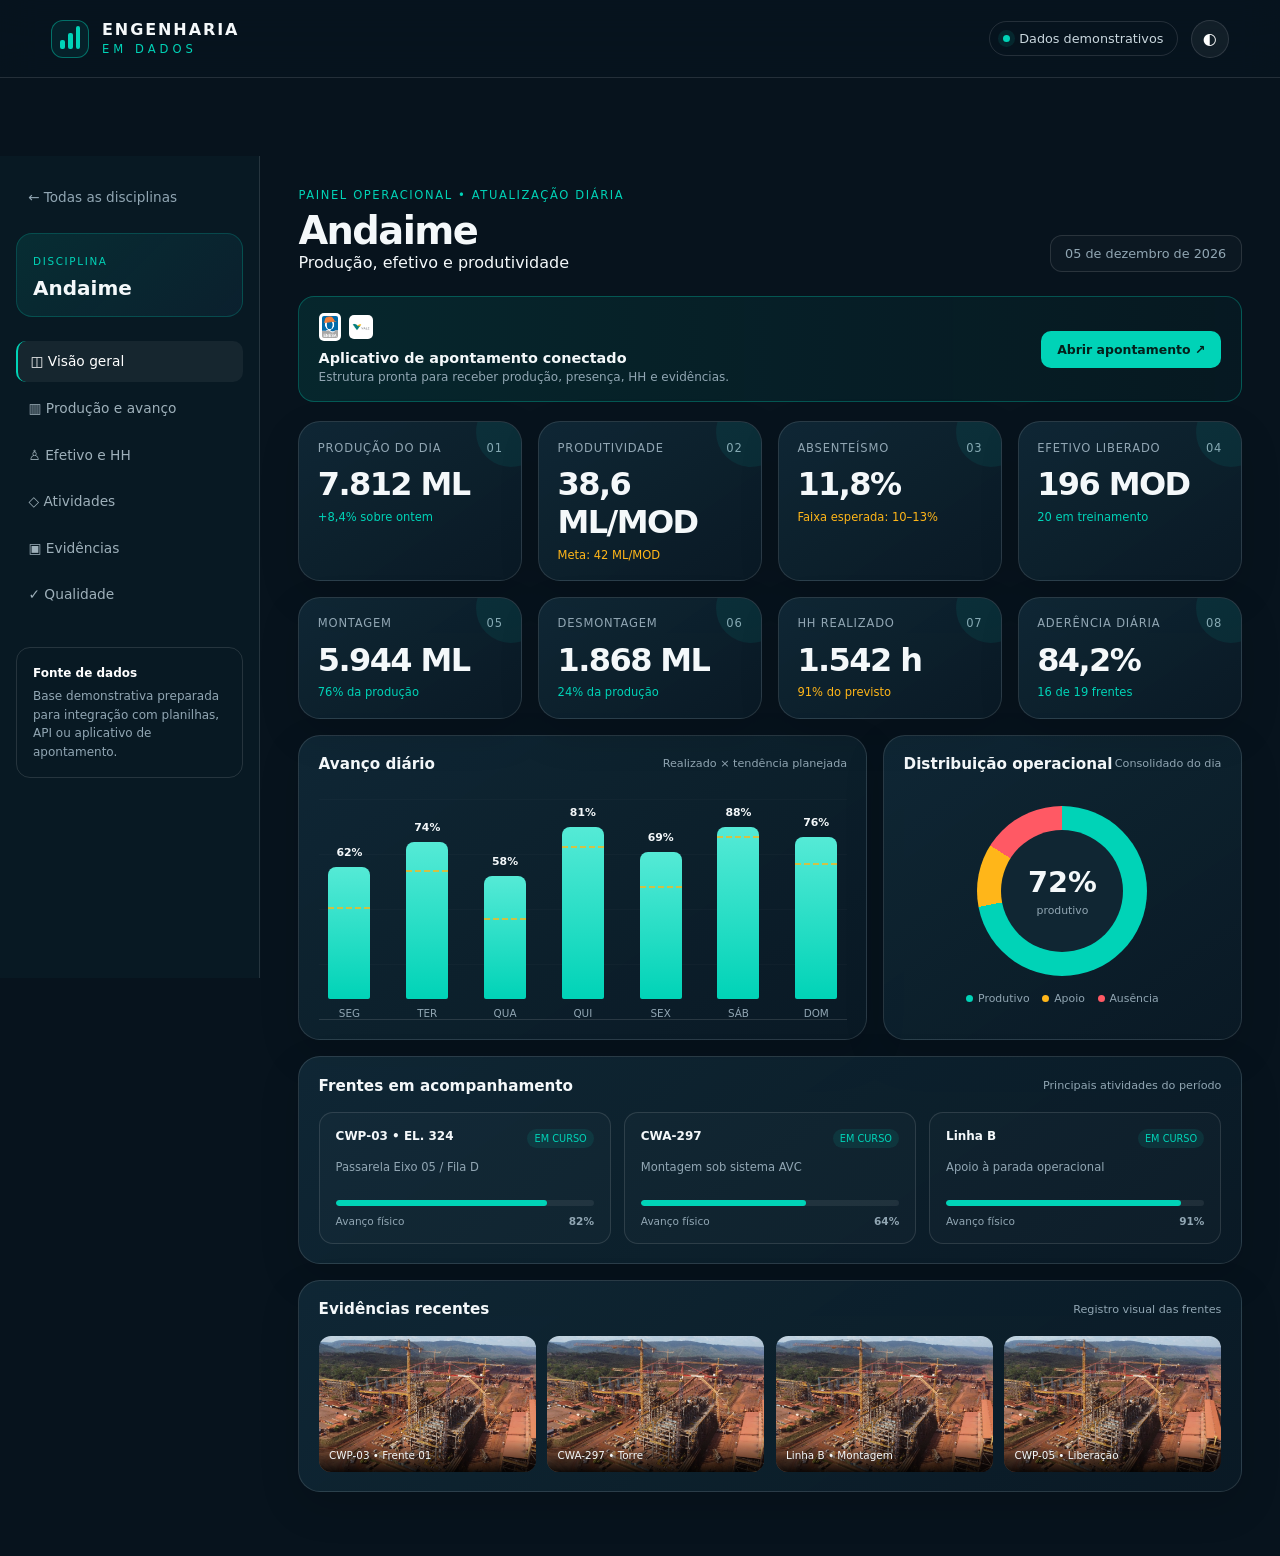
==== andaime.html @ c49f6bdc "Add files via upload" ====
<!doctype html>
<html lang="pt-BR">
<head>
  <meta charset="utf-8"><meta name="viewport" content="width=device-width,initial-scale=1"><meta name="theme-color" content="#07141f">
  <meta name="description" content="Dashboard multidisciplinar da Engenharia em Dados."><title>Dashboard | Engenharia em Dados</title>
  <link rel="icon" type="image/svg+xml" href="data:image/svg+xml,%3Csvg xmlns='http://www.w3.org/2000/svg' viewBox='0 0 64 64'%3E%3Crect width='64' height='64' rx='14' fill='%2307141f'/%3E%3Cpath d='M14 45V31h8v14zm14 0V20h8v25zm14 0V11h8v34z' fill='%2300d3b7'/%3E%3C/svg%3E"><link rel="stylesheet" href="assets/styles.css">
</head>
<body class="dashboard-page" data-discipline="andaime">
  <a class="skip-link" href="#conteudo">Ir para o painel</a>
  <header class="site-header dashboard-header glass">
    <a class="brand" href="index.html"><span class="brand-mark" aria-hidden="true"><i></i><i></i><i></i></span><span><strong>ENGENHARIA</strong><em>EM DADOS</em></span></a>
    <div class="header-actions"><span class="live-pill"><span></span> Dados demonstrativos</span><button class="icon-button mobile-menu" id="menuButton" aria-label="Abrir menu" aria-expanded="false">☰</button><button class="icon-button" id="themeToggle" aria-label="Alternar contraste">◐</button></div>
  </header>
  <div class="dashboard-shell">
    <aside class="sidebar" id="sidebar">
      <a class="side-back" href="index.html">← Todas as disciplinas</a>
      <div class="discipline-badge"><small>DISCIPLINA</small><h2 data-discipline-label>Setor</h2></div>
      <nav class="side-nav" aria-label="Seções do painel"><a class="active" href="#visao">◫ Visão geral</a><a href="#producao">▥ Produção e avanço</a><a href="#efetivo">♙ Efetivo e HH</a><a href="#atividades">◇ Atividades</a><a href="#evidencias">▣ Evidências</a><a href="#qualidade">✓ Qualidade</a></nav>
      <div class="side-foot"><strong>Fonte de dados</strong><span>Base demonstrativa preparada para integração com planilhas, API ou aplicativo de apontamento.</span></div>
    </aside>
    <main class="dashboard-main" id="conteudo" data-dashboard>
      <div class="dash-top"><div><p>PAINEL OPERACIONAL • ATUALIZAÇÃO DIÁRIA</p><h1 data-discipline-label>Disciplina</h1><span data-subtitle></span></div><div class="dash-date" id="today">—</div></div>
      <div class="integration-banner" id="integrationBanner"><div><strong>Aplicativo de apontamento conectado</strong><span>Estrutura pronta para receber produção, presença, HH e evidências.</span></div><a href="#" onclick="return false">Abrir apontamento ↗</a></div>
      <section class="kpi-grid" id="kpiGrid" aria-label="Indicadores principais"></section>
      <div class="dashboard-grid">
        <section class="panel" id="producao"><div class="panel-head"><h3>Avanço diário</h3><span>Realizado × tendência planejada</span></div><div class="bar-chart" id="barChart"></div></section>
        <section class="panel" id="efetivo"><div class="panel-head"><h3>Distribuição operacional</h3><span>Consolidado do dia</span></div><div class="donut-wrap"><div class="donut" id="donut"><div class="donut-center"><strong id="donutValue">—</strong><span>produtivo</span></div></div></div><div class="legend"><span><i style="background:var(--accent)"></i>Produtivo</span><span><i style="background:var(--accent2)"></i>Apoio</span><span><i style="background:var(--danger)"></i>Ausência</span></div></section>
        <section class="panel panel-wide" id="atividades"><div class="panel-head"><h3>Frentes em acompanhamento</h3><span>Principais atividades do período</span></div><div class="activity-list" id="activityList"></div></section>
        <section class="panel panel-wide" id="evidencias"><div class="panel-head"><h3>Evidências recentes</h3><span>Registro visual das frentes</span></div><div class="evidence-grid" id="evidenceGrid"></div></section>
      </div>
    </main>
  </div>
  <script src="assets/app.js"></script>
</body></html>
---- assets/styles.css ----
:root{--bg:#07141f;--panel:#0d2230;--panel2:#112b3a;--line:rgba(255,255,255,.12);--text:#f4f8fa;--muted:#91a6b3;--accent:#00d3b7;--accent2:#ffb619;--danger:#ff5964;--info:#48a9ff;--shadow:0 24px 70px rgba(0,0,0,.32);--radius:22px}
*{box-sizing:border-box}html{scroll-behavior:smooth}body{margin:0;background:var(--bg);color:var(--text);font-family:Inter,ui-sans-serif,system-ui,-apple-system,BlinkMacSystemFont,"Segoe UI",sans-serif;min-height:100vh}a{color:inherit;text-decoration:none}button{font:inherit}.skip-link{position:fixed;left:1rem;top:-5rem;padding:.8rem 1rem;background:#fff;color:#000;z-index:1000;border-radius:.5rem}.skip-link:focus{top:1rem}.glass{background:rgba(7,20,31,.72);backdrop-filter:blur(18px);-webkit-backdrop-filter:blur(18px)}
.site-header{height:78px;display:flex;align-items:center;justify-content:space-between;padding:0 clamp(1rem,4vw,4rem);position:fixed;inset:0 0 auto;z-index:50;border-bottom:1px solid var(--line)}.brand{display:flex;gap:.8rem;align-items:center}.brand>span:last-child{display:flex;flex-direction:column;line-height:.9}.brand strong{font-size:1rem;letter-spacing:.12em}.brand em{font-size:.72rem;color:var(--accent);font-style:normal;letter-spacing:.35em;margin-top:.38rem}.brand-mark{width:38px;height:38px;display:flex;gap:3px;align-items:flex-end;padding:8px;border:1px solid rgba(0,211,183,.45);border-radius:12px;background:rgba(0,211,183,.08)}.brand-mark i{display:block;width:6px;background:var(--accent);border-radius:2px}.brand-mark i:nth-child(1){height:9px}.brand-mark i:nth-child(2){height:16px}.brand-mark i:nth-child(3){height:23px}.header-actions{display:flex;gap:.8rem;align-items:center}.live-pill{display:flex;align-items:center;gap:.55rem;color:#c9d7de;font-size:.8rem;padding:.55rem .85rem;border:1px solid var(--line);border-radius:99px}.live-pill>span{width:7px;height:7px;background:var(--accent);border-radius:50%;box-shadow:0 0 0 5px rgba(0,211,183,.1)}.icon-button{width:38px;height:38px;border:1px solid var(--line);border-radius:50%;color:#fff;background:rgba(255,255,255,.05);cursor:pointer}
.hero{min-height:100vh;position:relative;overflow:hidden;display:grid;grid-template-columns:minmax(320px,.8fr) minmax(610px,1.2fr);align-items:center;padding:110px clamp(1.2rem,5vw,6rem) 65px;gap:2rem}.hero-backdrop{position:absolute;inset:0;background:linear-gradient(90deg,rgba(7,20,31,.97) 0%,rgba(7,20,31,.82) 42%,rgba(7,20,31,.54) 100%),linear-gradient(0deg,rgba(7,20,31,.85),rgba(7,20,31,.1)),url("obra-s11d.jpeg") center/cover no-repeat;filter:saturate(.8)}.hero-grid{position:absolute;inset:0;background-image:linear-gradient(rgba(255,255,255,.035) 1px,transparent 1px),linear-gradient(90deg,rgba(255,255,255,.035) 1px,transparent 1px);background-size:70px 70px;mask-image:linear-gradient(90deg,#000,transparent)}.hero-content,.discipline-orbit{position:relative;z-index:2}.eyebrow{color:#c5d1d7;font-weight:600;font-size:.75rem;letter-spacing:.17em}.eyebrow span{color:var(--accent)}.hero h1{font-size:clamp(3.2rem,6vw,6.8rem);line-height:.9;letter-spacing:-.065em;margin:1.5rem 0}.hero h1 span{color:transparent;-webkit-text-stroke:1px rgba(255,255,255,.65)}.hero-copy{max-width:590px;color:#b9c8cf;font-size:1.05rem;line-height:1.7}.hero-summary{margin-top:2.2rem;display:flex;gap:1rem}.hero-summary div{display:flex;flex-direction:column;padding-left:1rem;border-left:2px solid var(--accent);min-width:105px}.hero-summary strong{font-size:1.55rem}.hero-summary span{color:var(--muted);font-size:.74rem;text-transform:uppercase;letter-spacing:.08em;margin-top:.2rem}
.discipline-orbit{height:670px;min-width:650px}.orbit-title{position:absolute;left:34%;top:44%;width:180px;height:180px;border-radius:50%;display:flex;flex-direction:column;align-items:center;justify-content:center;text-align:center;background:rgba(7,20,31,.85);border:1px solid rgba(0,211,183,.48);box-shadow:0 0 60px rgba(0,211,183,.12);z-index:4}.orbit-title:before{content:"";position:absolute;inset:10px;border:1px dashed rgba(0,211,183,.25);border-radius:50%}.orbit-title span{font-size:.62rem;letter-spacing:.25em;color:var(--muted)}.orbit-title strong{font-size:1rem;max-width:110px;line-height:1.25;margin-top:.4rem}.orbit-ring{position:absolute;border:1px dashed rgba(255,255,255,.14);border-radius:50%;pointer-events:none}.ring-one{width:475px;height:475px;left:12%;top:16%;animation:spin 40s linear infinite}.ring-two{width:320px;height:320px;left:24%;top:28%;border-color:rgba(0,211,183,.18);animation:spin 26s linear reverse infinite}.discipline-node{--x:0;--y:0;position:absolute;left:var(--x);top:var(--y);width:230px;min-height:84px;padding:1rem;display:grid;grid-template-columns:44px 1fr 18px;align-items:center;gap:.8rem;background:linear-gradient(135deg,rgba(18,43,58,.9),rgba(7,20,31,.78));border:1px solid var(--line);border-radius:18px;box-shadow:var(--shadow);backdrop-filter:blur(14px);animation:float 5s ease-in-out infinite;animation-delay:var(--delay);transition:.25s ease;z-index:5}.discipline-node:hover,.discipline-node:focus-visible{transform:translateY(-7px) scale(1.025);border-color:var(--accent);background:rgba(13,34,48,.96);outline:none}.discipline-node:hover b{transform:translateX(4px);color:var(--accent)}.discipline-node strong{display:block;font-size:.95rem}.discipline-node small{display:block;color:var(--muted);font-size:.7rem;margin-top:.28rem}.discipline-node b{font-size:1.1rem;transition:.2s}.node-icon{width:44px;height:44px;border-radius:13px;display:grid;place-items:center;background:rgba(72,169,255,.1);color:var(--info);font-size:1.2rem;border:1px solid rgba(72,169,255,.18)}.node-primary{border-color:rgba(0,211,183,.6);box-shadow:0 24px 70px rgba(0,0,0,.3),0 0 36px rgba(0,211,183,.12)}.node-primary .node-icon{background:rgba(0,211,183,.14);color:var(--accent);border-color:rgba(0,211,183,.28)}.node-primary small{color:var(--accent)}.home-footer{position:absolute;bottom:0;left:0;right:0;z-index:10;display:flex;justify-content:space-between;padding:1rem clamp(1rem,4vw,4rem);font-size:.67rem;letter-spacing:.13em;color:rgba(255,255,255,.5)}
@keyframes float{0%,100%{margin-top:0}50%{margin-top:-9px}}@keyframes spin{to{transform:rotate(360deg)}}

/* Dashboard */
.dashboard-page{background:#07131d}.dashboard-header{position:sticky}.dashboard-shell{display:grid;grid-template-columns:260px 1fr;min-height:100vh;padding-top:78px}.sidebar{position:sticky;top:78px;height:calc(100vh - 78px);padding:1.3rem 1rem;border-right:1px solid var(--line);background:#081923;overflow:auto}.side-back{display:flex;align-items:center;gap:.7rem;padding:.75rem;color:var(--muted);font-size:.85rem;border-radius:10px}.side-back:hover{background:rgba(255,255,255,.05);color:#fff}.discipline-badge{margin:1rem 0 1.5rem;padding:1rem;border:1px solid rgba(0,211,183,.22);background:linear-gradient(135deg,rgba(0,211,183,.11),rgba(72,169,255,.05));border-radius:16px}.discipline-badge small{color:var(--accent);font-size:.65rem;letter-spacing:.16em}.discipline-badge h2{margin:.45rem 0 0;font-size:1.25rem}.side-nav{display:flex;flex-direction:column;gap:.35rem}.side-nav a{display:flex;align-items:center;gap:.75rem;padding:.78rem;border-radius:10px;color:#9eb0ba;font-size:.86rem}.side-nav a.active,.side-nav a:hover{background:rgba(255,255,255,.055);color:#fff}.side-nav a.active{border-left:2px solid var(--accent)}.side-foot{margin-top:2rem;padding:1rem;border:1px solid var(--line);border-radius:14px;font-size:.75rem;color:var(--muted);line-height:1.55}.side-foot strong{color:#fff;display:block;margin-bottom:.3rem}.dashboard-main{padding:2rem clamp(1rem,3vw,3rem) 4rem;min-width:0}.dash-top{display:flex;justify-content:space-between;align-items:flex-end;gap:1rem;margin-bottom:1.5rem}.dash-top p{margin:0;color:var(--accent);font-size:.72rem;letter-spacing:.14em}.dash-top h1{margin:.4rem 0 0;font-size:clamp(1.8rem,3vw,3rem);letter-spacing:-.04em}.dash-date{color:var(--muted);font-size:.8rem;border:1px solid var(--line);padding:.65rem .9rem;border-radius:12px;background:rgba(255,255,255,.025)}.integration-banner{display:flex;justify-content:space-between;gap:1rem;align-items:center;padding:1rem 1.2rem;border:1px solid rgba(0,211,183,.3);background:linear-gradient(90deg,rgba(0,211,183,.1),rgba(0,211,183,.03));border-radius:16px;margin-bottom:1.2rem}.integration-banner strong{display:block;font-size:.9rem}.integration-banner span{color:var(--muted);font-size:.75rem}.integration-banner a{padding:.7rem 1rem;background:var(--accent);color:#04201b;font-weight:800;border-radius:10px;font-size:.78rem}.integration-banner.inactive{border-color:var(--line);background:rgba(255,255,255,.025)}.integration-banner.inactive a{background:#203541;color:#98aab3;pointer-events:none}.kpi-grid{display:grid;grid-template-columns:repeat(4,minmax(150px,1fr));gap:1rem}.kpi-card,.panel{background:linear-gradient(145deg,rgba(17,43,58,.82),rgba(10,27,38,.86));border:1px solid var(--line);border-radius:var(--radius);box-shadow:0 15px 40px rgba(0,0,0,.13)}.kpi-card{padding:1.15rem;position:relative;overflow:hidden}.kpi-card:after{content:"";position:absolute;width:70px;height:70px;right:-25px;top:-25px;border-radius:50%;background:var(--card-color, var(--accent));opacity:.08}.kpi-label{display:flex;justify-content:space-between;color:var(--muted);font-size:.72rem;text-transform:uppercase;letter-spacing:.07em}.kpi-value{font-size:2rem;font-weight:800;margin:.65rem 0 .4rem;letter-spacing:-.05em}.kpi-foot{font-size:.72rem;color:#a9bac3}.trend-up{color:var(--accent)}.trend-warn{color:var(--accent2)}.trend-down{color:var(--danger)}.dashboard-grid{display:grid;grid-template-columns:1.35fr .85fr;gap:1rem;margin-top:1rem}.panel{padding:1.2rem;min-width:0}.panel-wide{grid-column:1/-1}.panel-head{display:flex;justify-content:space-between;align-items:center;margin-bottom:1.1rem}.panel-head h3{font-size:.95rem;margin:0}.panel-head span{color:var(--muted);font-size:.7rem}.bar-chart{height:230px;display:flex;align-items:flex-end;gap:clamp(.4rem,2vw,1rem);padding-top:1rem;border-bottom:1px solid var(--line);background:repeating-linear-gradient(to top,transparent 0,transparent 54px,rgba(255,255,255,.045) 55px)}.bar-col{height:100%;flex:1;display:flex;flex-direction:column;justify-content:flex-end;align-items:center;gap:.5rem}.bar{width:min(42px,70%);height:var(--h);background:linear-gradient(to top,var(--accent),#55ead6);border-radius:8px 8px 2px 2px;position:relative;min-height:5px}.bar.plan{position:absolute;bottom:0;width:100%;height:var(--plan);background:transparent;border-top:2px dashed rgba(255,182,25,.75);border-radius:0}.bar-col small{color:var(--muted);font-size:.65rem}.bar-col b{font-size:.68rem}.donut-wrap{display:grid;place-items:center;padding:1rem 0}.donut{width:170px;height:170px;border-radius:50%;display:grid;place-items:center;background:conic-gradient(var(--accent) 0 72%,var(--accent2) 72% 86%,var(--danger) 86% 100%);position:relative}.donut:after{content:"";position:absolute;inset:24px;border-radius:50%;background:#102633}.donut-center{z-index:2;text-align:center}.donut-center strong{display:block;font-size:1.8rem}.donut-center span{font-size:.68rem;color:var(--muted)}.legend{display:flex;justify-content:center;gap:.8rem;flex-wrap:wrap;color:var(--muted);font-size:.68rem}.legend i{display:inline-block;width:7px;height:7px;border-radius:50%;margin-right:.3rem}.activity-list{display:grid;grid-template-columns:repeat(3,1fr);gap:.8rem}.activity{padding:1rem;border:1px solid var(--line);border-radius:14px;background:rgba(255,255,255,.018)}.activity-top{display:flex;justify-content:space-between;gap:.5rem;font-size:.75rem}.activity-top strong{white-space:nowrap;overflow:hidden;text-overflow:ellipsis}.status{font-size:.61rem;padding:.25rem .45rem;border-radius:99px;color:var(--accent);background:rgba(0,211,183,.1)}.activity p{font-size:.72rem;color:var(--muted);height:2.5em;line-height:1.25}.progress{height:6px;background:rgba(255,255,255,.07);border-radius:99px;overflow:hidden}.progress span{display:block;height:100%;width:var(--p);background:var(--accent);border-radius:inherit}.activity-foot{margin-top:.55rem;display:flex;justify-content:space-between;font-size:.66rem;color:var(--muted)}.evidence-grid{display:grid;grid-template-columns:repeat(4,1fr);gap:.7rem}.evidence{aspect-ratio:16/10;border-radius:12px;overflow:hidden;position:relative;background:url("obra-s11d.jpeg") center/cover}.evidence:nth-child(2){background-position:30% 50%}.evidence:nth-child(3){background-position:70% 30%}.evidence:nth-child(4){background-position:90% 60%}.evidence:after{content:attr(data-label);position:absolute;inset:auto 0 0;padding:.65rem;background:linear-gradient(transparent,rgba(0,0,0,.9));font-size:.65rem}.mobile-menu{display:none}
.light-mode{--bg:#eef3f5;--panel:#fff;--panel2:#fff;--text:#0a1b25;--muted:#5e7380;--line:rgba(6,31,45,.12);background:#eef3f5}.light-mode .site-header{background:rgba(238,243,245,.85)}.light-mode .icon-button{color:#0a1b25}.light-mode .dashboard-page{background:#eef3f5}.light-mode .sidebar{background:#f7fafb}.light-mode .kpi-card,.light-mode .panel{background:#fff}.light-mode .donut:after{background:#fff}
@media(max-width:1050px){.hero{grid-template-columns:1fr;padding-top:120px}.hero-content{max-width:720px}.discipline-orbit{min-width:0;width:min(720px,100%);margin:auto}.home-footer{position:relative;background:#07141f}.kpi-grid{grid-template-columns:repeat(2,1fr)}.dashboard-grid{grid-template-columns:1fr}.activity-list{grid-template-columns:1fr}.panel-wide{grid-column:auto}}
@media(max-width:760px){.site-header{height:68px}.live-pill{display:none}.hero{padding:96px 1rem 3rem}.hero h1{font-size:3.4rem}.hero-summary{gap:.4rem}.hero-summary div{min-width:0;flex:1}.discipline-orbit{height:auto;display:grid;grid-template-columns:1fr;gap:.7rem;padding-top:1rem}.orbit-title,.orbit-ring{display:none}.discipline-node{position:relative;inset:auto!important;width:100%;animation:none;min-height:74px}.home-footer{flex-direction:column;gap:.4rem}.dashboard-shell{display:block;padding-top:68px}.sidebar{position:fixed;top:68px;left:0;width:270px;z-index:40;transform:translateX(-105%);transition:.25s}.sidebar.open{transform:none}.dashboard-main{padding:1rem}.mobile-menu{display:block}.dash-top{align-items:flex-start}.dash-date{font-size:.68rem}.kpi-grid{grid-template-columns:1fr 1fr;gap:.7rem}.kpi-card{padding:.9rem}.kpi-value{font-size:1.5rem}.dashboard-grid{gap:.7rem}.evidence-grid{grid-template-columns:1fr 1fr}.integration-banner{align-items:flex-start;flex-direction:column}.integration-banner a{width:100%;text-align:center}}
@media(max-width:430px){.hero h1{font-size:2.8rem}.hero-summary span{font-size:.6rem}.brand strong{font-size:.82rem}.brand em{font-size:.6rem}.kpi-grid{grid-template-columns:1fr}.evidence-grid{grid-template-columns:1fr}.dash-date{display:none}}
@media(prefers-reduced-motion:reduce){*{animation:none!important;scroll-behavior:auto!important}}
.client-logos{display:flex!important;align-items:center;gap:.5rem;margin-bottom:.55rem}.client-logos img{height:24px;width:auto;max-width:72px;object-fit:contain;background:#fff;border-radius:5px;padding:3px}.client-logos img:first-child{height:28px}
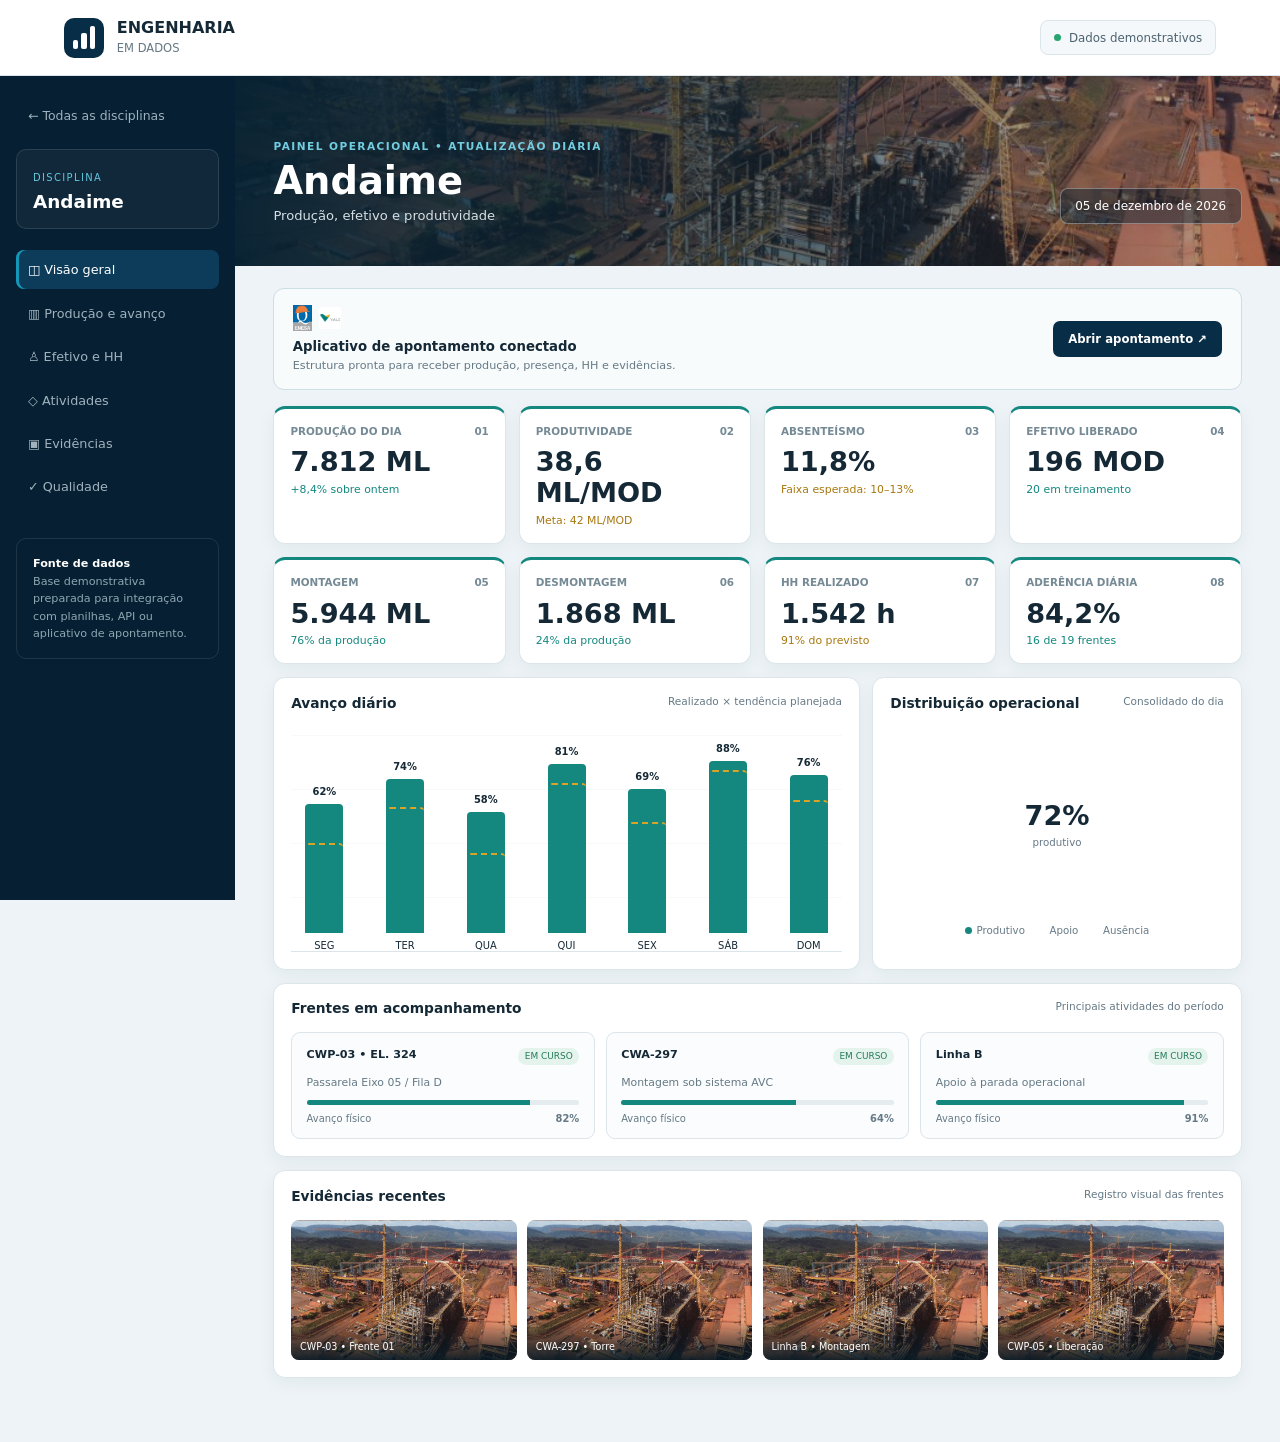
==== commit 307fbfb5: "Add files via upload" ====
--- a/andaime.html
+++ b/andaime.html
@@ -9,7 +9,7 @@
   <a class="skip-link" href="#conteudo">Ir para o painel</a>
   <header class="site-header dashboard-header glass">
     <a class="brand" href="index.html"><span class="brand-mark" aria-hidden="true"><i></i><i></i><i></i></span><span><strong>ENGENHARIA</strong><em>EM DADOS</em></span></a>
-    <div class="header-actions"><span class="live-pill"><span></span> Dados demonstrativos</span><button class="icon-button mobile-menu" id="menuButton" aria-label="Abrir menu" aria-expanded="false">☰</button><button class="icon-button" id="themeToggle" aria-label="Alternar contraste">◐</button></div>
+    <div class="header-actions"><span class="live-pill"><span></span> Dados demonstrativos</span><button class="icon-button mobile-menu" id="menuButton" aria-label="Abrir menu" aria-expanded="false">☰</button></div>
   </header>
   <div class="dashboard-shell">
     <aside class="sidebar" id="sidebar">
--- a/assets/styles.css
+++ b/assets/styles.css
@@ -1,15 +1,12 @@
-:root{--bg:#07141f;--panel:#0d2230;--panel2:#112b3a;--line:rgba(255,255,255,.12);--text:#f4f8fa;--muted:#91a6b3;--accent:#00d3b7;--accent2:#ffb619;--danger:#ff5964;--info:#48a9ff;--shadow:0 24px 70px rgba(0,0,0,.32);--radius:22px}
-*{box-sizing:border-box}html{scroll-behavior:smooth}body{margin:0;background:var(--bg);color:var(--text);font-family:Inter,ui-sans-serif,system-ui,-apple-system,BlinkMacSystemFont,"Segoe UI",sans-serif;min-height:100vh}a{color:inherit;text-decoration:none}button{font:inherit}.skip-link{position:fixed;left:1rem;top:-5rem;padding:.8rem 1rem;background:#fff;color:#000;z-index:1000;border-radius:.5rem}.skip-link:focus{top:1rem}.glass{background:rgba(7,20,31,.72);backdrop-filter:blur(18px);-webkit-backdrop-filter:blur(18px)}
-.site-header{height:78px;display:flex;align-items:center;justify-content:space-between;padding:0 clamp(1rem,4vw,4rem);position:fixed;inset:0 0 auto;z-index:50;border-bottom:1px solid var(--line)}.brand{display:flex;gap:.8rem;align-items:center}.brand>span:last-child{display:flex;flex-direction:column;line-height:.9}.brand strong{font-size:1rem;letter-spacing:.12em}.brand em{font-size:.72rem;color:var(--accent);font-style:normal;letter-spacing:.35em;margin-top:.38rem}.brand-mark{width:38px;height:38px;display:flex;gap:3px;align-items:flex-end;padding:8px;border:1px solid rgba(0,211,183,.45);border-radius:12px;background:rgba(0,211,183,.08)}.brand-mark i{display:block;width:6px;background:var(--accent);border-radius:2px}.brand-mark i:nth-child(1){height:9px}.brand-mark i:nth-child(2){height:16px}.brand-mark i:nth-child(3){height:23px}.header-actions{display:flex;gap:.8rem;align-items:center}.live-pill{display:flex;align-items:center;gap:.55rem;color:#c9d7de;font-size:.8rem;padding:.55rem .85rem;border:1px solid var(--line);border-radius:99px}.live-pill>span{width:7px;height:7px;background:var(--accent);border-radius:50%;box-shadow:0 0 0 5px rgba(0,211,183,.1)}.icon-button{width:38px;height:38px;border:1px solid var(--line);border-radius:50%;color:#fff;background:rgba(255,255,255,.05);cursor:pointer}
-.hero{min-height:100vh;position:relative;overflow:hidden;display:grid;grid-template-columns:minmax(320px,.8fr) minmax(610px,1.2fr);align-items:center;padding:110px clamp(1.2rem,5vw,6rem) 65px;gap:2rem}.hero-backdrop{position:absolute;inset:0;background:linear-gradient(90deg,rgba(7,20,31,.97) 0%,rgba(7,20,31,.82) 42%,rgba(7,20,31,.54) 100%),linear-gradient(0deg,rgba(7,20,31,.85),rgba(7,20,31,.1)),url("obra-s11d.jpeg") center/cover no-repeat;filter:saturate(.8)}.hero-grid{position:absolute;inset:0;background-image:linear-gradient(rgba(255,255,255,.035) 1px,transparent 1px),linear-gradient(90deg,rgba(255,255,255,.035) 1px,transparent 1px);background-size:70px 70px;mask-image:linear-gradient(90deg,#000,transparent)}.hero-content,.discipline-orbit{position:relative;z-index:2}.eyebrow{color:#c5d1d7;font-weight:600;font-size:.75rem;letter-spacing:.17em}.eyebrow span{color:var(--accent)}.hero h1{font-size:clamp(3.2rem,6vw,6.8rem);line-height:.9;letter-spacing:-.065em;margin:1.5rem 0}.hero h1 span{color:transparent;-webkit-text-stroke:1px rgba(255,255,255,.65)}.hero-copy{max-width:590px;color:#b9c8cf;font-size:1.05rem;line-height:1.7}.hero-summary{margin-top:2.2rem;display:flex;gap:1rem}.hero-summary div{display:flex;flex-direction:column;padding-left:1rem;border-left:2px solid var(--accent);min-width:105px}.hero-summary strong{font-size:1.55rem}.hero-summary span{color:var(--muted);font-size:.74rem;text-transform:uppercase;letter-spacing:.08em;margin-top:.2rem}
-.discipline-orbit{height:670px;min-width:650px}.orbit-title{position:absolute;left:34%;top:44%;width:180px;height:180px;border-radius:50%;display:flex;flex-direction:column;align-items:center;justify-content:center;text-align:center;background:rgba(7,20,31,.85);border:1px solid rgba(0,211,183,.48);box-shadow:0 0 60px rgba(0,211,183,.12);z-index:4}.orbit-title:before{content:"";position:absolute;inset:10px;border:1px dashed rgba(0,211,183,.25);border-radius:50%}.orbit-title span{font-size:.62rem;letter-spacing:.25em;color:var(--muted)}.orbit-title strong{font-size:1rem;max-width:110px;line-height:1.25;margin-top:.4rem}.orbit-ring{position:absolute;border:1px dashed rgba(255,255,255,.14);border-radius:50%;pointer-events:none}.ring-one{width:475px;height:475px;left:12%;top:16%;animation:spin 40s linear infinite}.ring-two{width:320px;height:320px;left:24%;top:28%;border-color:rgba(0,211,183,.18);animation:spin 26s linear reverse infinite}.discipline-node{--x:0;--y:0;position:absolute;left:var(--x);top:var(--y);width:230px;min-height:84px;padding:1rem;display:grid;grid-template-columns:44px 1fr 18px;align-items:center;gap:.8rem;background:linear-gradient(135deg,rgba(18,43,58,.9),rgba(7,20,31,.78));border:1px solid var(--line);border-radius:18px;box-shadow:var(--shadow);backdrop-filter:blur(14px);animation:float 5s ease-in-out infinite;animation-delay:var(--delay);transition:.25s ease;z-index:5}.discipline-node:hover,.discipline-node:focus-visible{transform:translateY(-7px) scale(1.025);border-color:var(--accent);background:rgba(13,34,48,.96);outline:none}.discipline-node:hover b{transform:translateX(4px);color:var(--accent)}.discipline-node strong{display:block;font-size:.95rem}.discipline-node small{display:block;color:var(--muted);font-size:.7rem;margin-top:.28rem}.discipline-node b{font-size:1.1rem;transition:.2s}.node-icon{width:44px;height:44px;border-radius:13px;display:grid;place-items:center;background:rgba(72,169,255,.1);color:var(--info);font-size:1.2rem;border:1px solid rgba(72,169,255,.18)}.node-primary{border-color:rgba(0,211,183,.6);box-shadow:0 24px 70px rgba(0,0,0,.3),0 0 36px rgba(0,211,183,.12)}.node-primary .node-icon{background:rgba(0,211,183,.14);color:var(--accent);border-color:rgba(0,211,183,.28)}.node-primary small{color:var(--accent)}.home-footer{position:absolute;bottom:0;left:0;right:0;z-index:10;display:flex;justify-content:space-between;padding:1rem clamp(1rem,4vw,4rem);font-size:.67rem;letter-spacing:.13em;color:rgba(255,255,255,.5)}
-@keyframes float{0%,100%{margin-top:0}50%{margin-top:-9px}}@keyframes spin{to{transform:rotate(360deg)}}
-
-/* Dashboard */
-.dashboard-page{background:#07131d}.dashboard-header{position:sticky}.dashboard-shell{display:grid;grid-template-columns:260px 1fr;min-height:100vh;padding-top:78px}.sidebar{position:sticky;top:78px;height:calc(100vh - 78px);padding:1.3rem 1rem;border-right:1px solid var(--line);background:#081923;overflow:auto}.side-back{display:flex;align-items:center;gap:.7rem;padding:.75rem;color:var(--muted);font-size:.85rem;border-radius:10px}.side-back:hover{background:rgba(255,255,255,.05);color:#fff}.discipline-badge{margin:1rem 0 1.5rem;padding:1rem;border:1px solid rgba(0,211,183,.22);background:linear-gradient(135deg,rgba(0,211,183,.11),rgba(72,169,255,.05));border-radius:16px}.discipline-badge small{color:var(--accent);font-size:.65rem;letter-spacing:.16em}.discipline-badge h2{margin:.45rem 0 0;font-size:1.25rem}.side-nav{display:flex;flex-direction:column;gap:.35rem}.side-nav a{display:flex;align-items:center;gap:.75rem;padding:.78rem;border-radius:10px;color:#9eb0ba;font-size:.86rem}.side-nav a.active,.side-nav a:hover{background:rgba(255,255,255,.055);color:#fff}.side-nav a.active{border-left:2px solid var(--accent)}.side-foot{margin-top:2rem;padding:1rem;border:1px solid var(--line);border-radius:14px;font-size:.75rem;color:var(--muted);line-height:1.55}.side-foot strong{color:#fff;display:block;margin-bottom:.3rem}.dashboard-main{padding:2rem clamp(1rem,3vw,3rem) 4rem;min-width:0}.dash-top{display:flex;justify-content:space-between;align-items:flex-end;gap:1rem;margin-bottom:1.5rem}.dash-top p{margin:0;color:var(--accent);font-size:.72rem;letter-spacing:.14em}.dash-top h1{margin:.4rem 0 0;font-size:clamp(1.8rem,3vw,3rem);letter-spacing:-.04em}.dash-date{color:var(--muted);font-size:.8rem;border:1px solid var(--line);padding:.65rem .9rem;border-radius:12px;background:rgba(255,255,255,.025)}.integration-banner{display:flex;justify-content:space-between;gap:1rem;align-items:center;padding:1rem 1.2rem;border:1px solid rgba(0,211,183,.3);background:linear-gradient(90deg,rgba(0,211,183,.1),rgba(0,211,183,.03));border-radius:16px;margin-bottom:1.2rem}.integration-banner strong{display:block;font-size:.9rem}.integration-banner span{color:var(--muted);font-size:.75rem}.integration-banner a{padding:.7rem 1rem;background:var(--accent);color:#04201b;font-weight:800;border-radius:10px;font-size:.78rem}.integration-banner.inactive{border-color:var(--line);background:rgba(255,255,255,.025)}.integration-banner.inactive a{background:#203541;color:#98aab3;pointer-events:none}.kpi-grid{display:grid;grid-template-columns:repeat(4,minmax(150px,1fr));gap:1rem}.kpi-card,.panel{background:linear-gradient(145deg,rgba(17,43,58,.82),rgba(10,27,38,.86));border:1px solid var(--line);border-radius:var(--radius);box-shadow:0 15px 40px rgba(0,0,0,.13)}.kpi-card{padding:1.15rem;position:relative;overflow:hidden}.kpi-card:after{content:"";position:absolute;width:70px;height:70px;right:-25px;top:-25px;border-radius:50%;background:var(--card-color, var(--accent));opacity:.08}.kpi-label{display:flex;justify-content:space-between;color:var(--muted);font-size:.72rem;text-transform:uppercase;letter-spacing:.07em}.kpi-value{font-size:2rem;font-weight:800;margin:.65rem 0 .4rem;letter-spacing:-.05em}.kpi-foot{font-size:.72rem;color:#a9bac3}.trend-up{color:var(--accent)}.trend-warn{color:var(--accent2)}.trend-down{color:var(--danger)}.dashboard-grid{display:grid;grid-template-columns:1.35fr .85fr;gap:1rem;margin-top:1rem}.panel{padding:1.2rem;min-width:0}.panel-wide{grid-column:1/-1}.panel-head{display:flex;justify-content:space-between;align-items:center;margin-bottom:1.1rem}.panel-head h3{font-size:.95rem;margin:0}.panel-head span{color:var(--muted);font-size:.7rem}.bar-chart{height:230px;display:flex;align-items:flex-end;gap:clamp(.4rem,2vw,1rem);padding-top:1rem;border-bottom:1px solid var(--line);background:repeating-linear-gradient(to top,transparent 0,transparent 54px,rgba(255,255,255,.045) 55px)}.bar-col{height:100%;flex:1;display:flex;flex-direction:column;justify-content:flex-end;align-items:center;gap:.5rem}.bar{width:min(42px,70%);height:var(--h);background:linear-gradient(to top,var(--accent),#55ead6);border-radius:8px 8px 2px 2px;position:relative;min-height:5px}.bar.plan{position:absolute;bottom:0;width:100%;height:var(--plan);background:transparent;border-top:2px dashed rgba(255,182,25,.75);border-radius:0}.bar-col small{color:var(--muted);font-size:.65rem}.bar-col b{font-size:.68rem}.donut-wrap{display:grid;place-items:center;padding:1rem 0}.donut{width:170px;height:170px;border-radius:50%;display:grid;place-items:center;background:conic-gradient(var(--accent) 0 72%,var(--accent2) 72% 86%,var(--danger) 86% 100%);position:relative}.donut:after{content:"";position:absolute;inset:24px;border-radius:50%;background:#102633}.donut-center{z-index:2;text-align:center}.donut-center strong{display:block;font-size:1.8rem}.donut-center span{font-size:.68rem;color:var(--muted)}.legend{display:flex;justify-content:center;gap:.8rem;flex-wrap:wrap;color:var(--muted);font-size:.68rem}.legend i{display:inline-block;width:7px;height:7px;border-radius:50%;margin-right:.3rem}.activity-list{display:grid;grid-template-columns:repeat(3,1fr);gap:.8rem}.activity{padding:1rem;border:1px solid var(--line);border-radius:14px;background:rgba(255,255,255,.018)}.activity-top{display:flex;justify-content:space-between;gap:.5rem;font-size:.75rem}.activity-top strong{white-space:nowrap;overflow:hidden;text-overflow:ellipsis}.status{font-size:.61rem;padding:.25rem .45rem;border-radius:99px;color:var(--accent);background:rgba(0,211,183,.1)}.activity p{font-size:.72rem;color:var(--muted);height:2.5em;line-height:1.25}.progress{height:6px;background:rgba(255,255,255,.07);border-radius:99px;overflow:hidden}.progress span{display:block;height:100%;width:var(--p);background:var(--accent);border-radius:inherit}.activity-foot{margin-top:.55rem;display:flex;justify-content:space-between;font-size:.66rem;color:var(--muted)}.evidence-grid{display:grid;grid-template-columns:repeat(4,1fr);gap:.7rem}.evidence{aspect-ratio:16/10;border-radius:12px;overflow:hidden;position:relative;background:url("obra-s11d.jpeg") center/cover}.evidence:nth-child(2){background-position:30% 50%}.evidence:nth-child(3){background-position:70% 30%}.evidence:nth-child(4){background-position:90% 60%}.evidence:after{content:attr(data-label);position:absolute;inset:auto 0 0;padding:.65rem;background:linear-gradient(transparent,rgba(0,0,0,.9));font-size:.65rem}.mobile-menu{display:none}
-.light-mode{--bg:#eef3f5;--panel:#fff;--panel2:#fff;--text:#0a1b25;--muted:#5e7380;--line:rgba(6,31,45,.12);background:#eef3f5}.light-mode .site-header{background:rgba(238,243,245,.85)}.light-mode .icon-button{color:#0a1b25}.light-mode .dashboard-page{background:#eef3f5}.light-mode .sidebar{background:#f7fafb}.light-mode .kpi-card,.light-mode .panel{background:#fff}.light-mode .donut:after{background:#fff}
-@media(max-width:1050px){.hero{grid-template-columns:1fr;padding-top:120px}.hero-content{max-width:720px}.discipline-orbit{min-width:0;width:min(720px,100%);margin:auto}.home-footer{position:relative;background:#07141f}.kpi-grid{grid-template-columns:repeat(2,1fr)}.dashboard-grid{grid-template-columns:1fr}.activity-list{grid-template-columns:1fr}.panel-wide{grid-column:auto}}
-@media(max-width:760px){.site-header{height:68px}.live-pill{display:none}.hero{padding:96px 1rem 3rem}.hero h1{font-size:3.4rem}.hero-summary{gap:.4rem}.hero-summary div{min-width:0;flex:1}.discipline-orbit{height:auto;display:grid;grid-template-columns:1fr;gap:.7rem;padding-top:1rem}.orbit-title,.orbit-ring{display:none}.discipline-node{position:relative;inset:auto!important;width:100%;animation:none;min-height:74px}.home-footer{flex-direction:column;gap:.4rem}.dashboard-shell{display:block;padding-top:68px}.sidebar{position:fixed;top:68px;left:0;width:270px;z-index:40;transform:translateX(-105%);transition:.25s}.sidebar.open{transform:none}.dashboard-main{padding:1rem}.mobile-menu{display:block}.dash-top{align-items:flex-start}.dash-date{font-size:.68rem}.kpi-grid{grid-template-columns:1fr 1fr;gap:.7rem}.kpi-card{padding:.9rem}.kpi-value{font-size:1.5rem}.dashboard-grid{gap:.7rem}.evidence-grid{grid-template-columns:1fr 1fr}.integration-banner{align-items:flex-start;flex-direction:column}.integration-banner a{width:100%;text-align:center}}
-@media(max-width:430px){.hero h1{font-size:2.8rem}.hero-summary span{font-size:.6rem}.brand strong{font-size:.82rem}.brand em{font-size:.6rem}.kpi-grid{grid-template-columns:1fr}.evidence-grid{grid-template-columns:1fr}.dash-date{display:none}}
-@media(prefers-reduced-motion:reduce){*{animation:none!important;scroll-behavior:auto!important}}
-.client-logos{display:flex!important;align-items:center;gap:.5rem;margin-bottom:.55rem}.client-logos img{height:24px;width:auto;max-width:72px;object-fit:contain;background:#fff;border-radius:5px;padding:3px}.client-logos img:first-child{height:28px}
+:root{--navy:#082d46;--navy2:#0d4263;--blue:#1596b8;--teal:#14877f;--gold:#d9a328;--red:#c74b50;--ink:#142835;--muted:#657985;--line:#dce5ea;--soft:#edf3f6;--shadow:0 12px 36px rgba(13,45,63,.1);--accent:#1596b8}
+*{box-sizing:border-box}html{scroll-behavior:smooth}body{margin:0;background:#fff;color:var(--ink);font-family:Inter,system-ui,-apple-system,"Segoe UI",sans-serif;min-height:100vh}a{color:inherit;text-decoration:none}button{font:inherit}.skip-link{position:fixed;left:1rem;top:-5rem;padding:.8rem 1rem;background:#fff;color:#000;z-index:1000;border-radius:.5rem}.skip-link:focus{top:1rem}
+.site-header{height:76px;display:flex;align-items:center;justify-content:space-between;padding:0 clamp(1.2rem,5vw,5rem);position:relative;z-index:50;background:#fff;border-bottom:1px solid var(--line)}.brand{display:flex;gap:.8rem;align-items:center}.brand>span:last-child{display:flex;flex-direction:column;line-height:1}.brand strong{font-size:1rem}.brand em{font-size:.72rem;color:var(--muted);font-style:normal;margin-top:.42rem}.brand-mark{width:40px;height:40px;display:flex;gap:3px;align-items:flex-end;padding:9px;border-radius:10px;background:var(--navy)}.brand-mark i{display:block;width:6px;background:#fff;border-radius:2px}.brand-mark i:nth-child(1){height:9px}.brand-mark i:nth-child(2){height:16px}.brand-mark i:nth-child(3){height:23px}.top-nav{display:flex;align-items:center;gap:1.5rem;font-size:.83rem;font-weight:600;color:#435967}.top-nav a:hover{color:var(--blue)}.status-pill,.live-pill{display:flex;align-items:center;gap:.5rem;padding:.58rem .8rem;background:#f5f8fa;border:1px solid var(--line);border-radius:8px;font-size:.74rem;color:#4c6270}.status-pill i,.live-pill>span{width:7px;height:7px;background:#27a46f;border-radius:50%}.icon-button{width:38px;height:38px;border:1px solid var(--line);border-radius:8px;color:var(--navy);background:#fff;cursor:pointer}
+.hero{min-height:510px;position:relative;display:flex;align-items:center;padding:5rem clamp(1.2rem,8vw,9rem);overflow:hidden;background:linear-gradient(90deg,rgba(5,33,50,.96),rgba(5,33,50,.86) 40%,rgba(5,33,50,.33) 75%),url("obra-s11d.jpeg") center/cover}.hero:after{content:"";position:absolute;inset:auto 0 0;height:5px;background:linear-gradient(90deg,var(--blue) 0 24%,var(--gold) 24% 31%,transparent 31%)}.hero-content{z-index:2;max-width:700px;color:#fff}.eyebrow{color:#70cada;font-size:.72rem;font-weight:800;letter-spacing:.14em}.hero h1{font-size:clamp(2.7rem,5.2vw,5rem);line-height:1.04;letter-spacing:-.045em;margin:1rem 0}.hero h1 span{font-weight:400;color:#d8e7ed}.hero-copy{max-width:610px;color:#d5e0e5;font-size:1.05rem;line-height:1.65}.primary-button{display:inline-flex;align-items:center;gap:2.5rem;margin-top:1.3rem;padding:.9rem 1.1rem;background:#fff;color:var(--navy);border-radius:8px;font-size:.85rem;font-weight:800;box-shadow:0 12px 25px rgba(0,0,0,.18)}.hero-partners{position:absolute;z-index:2;right:7%;bottom:2.4rem;color:#fff;font-size:.68rem;text-transform:uppercase;letter-spacing:.11em;text-align:right}.hero-partners>div{display:flex;align-items:center;gap:1rem;margin-top:.5rem;padding:.75rem 1rem;background:rgba(255,255,255,.94);border-radius:10px}.hero-partners img{height:34px;width:auto;max-width:90px;object-fit:contain}.hero-partners img:first-child{height:44px}
+.discipline-section{padding:4.2rem clamp(1.2rem,6vw,7rem) 5rem;background:var(--soft)}.section-heading{max-width:1240px;margin:0 auto 1.8rem;display:flex;justify-content:space-between;align-items:flex-end}.section-heading p,.structure-section>div>p{margin:0 0 .55rem;color:var(--blue);font-size:.68rem;font-weight:800;letter-spacing:.14em}.section-heading h2,.structure-section h2{margin:0;font-size:clamp(1.8rem,3vw,2.6rem);letter-spacing:-.035em}.section-heading>div>span{display:block;color:var(--muted);font-size:.9rem;margin-top:.55rem}.section-count{display:flex;align-items:center;gap:.7rem}.section-count strong{font-size:2.5rem;color:var(--navy)}.section-count span{font-size:.7rem;text-transform:uppercase;color:var(--muted);line-height:1.25}.discipline-grid{max-width:1240px;margin:auto;display:grid;grid-template-columns:repeat(4,1fr);gap:1rem}.discipline-card{min-height:230px;position:relative;display:flex;flex-direction:column;padding:1.35rem;background:#fff;border:1px solid var(--line);border-radius:16px;box-shadow:0 5px 20px rgba(20,50,68,.045);transition:.22s}.discipline-card:hover,.discipline-card:focus-visible{transform:translateY(-5px);box-shadow:var(--shadow);border-color:#9ab9c7;outline:none}.discipline-card.featured{background:var(--navy);border-color:var(--navy);color:#fff}.card-index{position:absolute;right:1.1rem;top:1rem;color:#a4b5be;font-size:.68rem;font-weight:800}.card-icon{width:42px;height:42px;display:grid;place-items:center;border-radius:9px;background:#eaf3f6;color:var(--navy);font-size:1.2rem;margin-bottom:1.3rem}.featured .card-icon{background:rgba(255,255,255,.12);color:#fff}.discipline-card strong{font-size:1.08rem}.discipline-card p{font-size:.81rem;line-height:1.55;color:var(--muted);margin:.55rem 0 1rem}.featured p{color:#c5d4dc}.discipline-card small{font-size:.67rem;color:#81939d}.featured small{color:#83d4e1}.discipline-card small i{display:inline-block;width:6px;height:6px;background:#36b27b;border-radius:50%;margin-right:.3rem}.discipline-card>b{position:absolute;right:1.15rem;bottom:1rem;color:var(--blue);transition:.2s}.featured>b{color:#fff}.discipline-card:hover>b{transform:translateX(4px)}
+.structure-section{padding:4.5rem clamp(1.2rem,6vw,7rem);max-width:1380px;margin:auto}.structure-section>div{max-width:650px}.structure-section ol{list-style:none;padding:0;margin:2rem 0 0;display:grid;grid-template-columns:repeat(4,1fr);border-top:1px solid var(--line)}.structure-section li{padding:1.35rem 1.2rem 0 0;border-right:1px solid var(--line);min-height:150px}.structure-section li+li{padding-left:1.2rem}.structure-section li:last-child{border-right:0}.structure-section li>span{display:block;color:var(--blue);font-weight:800;font-size:.7rem;margin-bottom:1rem}.structure-section li strong{font-size:.9rem}.structure-section li p{font-size:.78rem;color:var(--muted);line-height:1.5}.home-footer{padding:1.8rem clamp(1.2rem,6vw,7rem);display:flex;align-items:center;justify-content:space-between;border-top:1px solid var(--line)}.home-footer p{font-size:.75rem;color:var(--muted)}
+.dashboard-page{background:var(--soft)}.dashboard-header{position:sticky;top:0}.dashboard-shell{display:grid;grid-template-columns:235px 1fr;min-height:calc(100vh - 76px)}.sidebar{position:sticky;top:76px;height:calc(100vh - 76px);padding:1.25rem 1rem;background:#061f32;color:#fff;overflow:auto}.side-back{display:flex;padding:.75rem;color:#9db1bd;font-size:.78rem;border-radius:7px}.side-back:hover{background:rgba(255,255,255,.07);color:#fff}.discipline-badge{margin:.85rem 0 1.3rem;padding:1rem;border:1px solid rgba(255,255,255,.11);background:rgba(255,255,255,.045);border-radius:10px}.discipline-badge small{color:#63c7dc;font-size:.62rem;letter-spacing:.14em}.discipline-badge h2{margin:.42rem 0 0;font-size:1.15rem}.side-nav{display:flex;flex-direction:column;gap:.28rem}.side-nav a{padding:.75rem;border-radius:8px;color:#9fb2bd;font-size:.8rem}.side-nav a.active,.side-nav a:hover{background:#0c3c59;color:#fff}.side-nav a.active{box-shadow:inset 3px 0 var(--blue)}.side-foot{margin-top:2rem;padding:1rem;border:1px solid rgba(255,255,255,.1);border-radius:10px;font-size:.7rem;color:#90a6b2;line-height:1.55}.side-foot strong{color:#fff;display:block}.dashboard-main{padding:0 clamp(1rem,3vw,2.5rem) 4rem;min-width:0}.dash-top{min-height:190px;margin:0 calc(clamp(1rem,3vw,2.5rem)*-1) 1.4rem;padding:2.6rem clamp(1rem,3vw,2.5rem);display:flex;justify-content:space-between;align-items:flex-end;color:#fff;background:linear-gradient(90deg,rgba(5,33,50,.96),rgba(5,33,50,.57),rgba(5,33,50,.18)),url("obra-s11d.jpeg") center/cover}.dash-top p{margin:0;color:#72cde0;font-size:.66rem;letter-spacing:.14em;font-weight:800}.dash-top h1{margin:.4rem 0 .15rem;font-size:clamp(1.9rem,3vw,2.8rem)}.dash-top [data-subtitle]{color:#d4e0e5;font-size:.82rem}.dash-date{color:#fff;font-size:.75rem;border:1px solid rgba(255,255,255,.35);padding:.65rem .9rem;border-radius:8px;background:rgba(5,33,50,.45)}.integration-banner{display:flex;justify-content:space-between;align-items:center;padding:1rem 1.15rem;border:1px solid #cbdfe5;background:#f7fbfc;border-radius:11px;margin-bottom:1rem}.integration-banner strong{display:block;font-size:.83rem}.integration-banner span{color:var(--muted);font-size:.7rem}.integration-banner a{padding:.68rem .95rem;background:var(--navy);color:#fff;font-weight:700;border-radius:7px;font-size:.73rem}.integration-banner.inactive{border-color:var(--line);background:#fff}.integration-banner.inactive a{background:#e4eaed;color:#7b8c95;pointer-events:none}.client-logos{display:flex!important;align-items:center;gap:.45rem;margin-bottom:.45rem}.client-logos img{height:22px;width:auto;max-width:70px;object-fit:contain}.client-logos img:first-child{height:26px}
+.kpi-grid{display:grid;grid-template-columns:repeat(4,minmax(145px,1fr));gap:.8rem}.kpi-card,.panel{background:#fff;border:1px solid var(--line);border-radius:12px;box-shadow:0 5px 17px rgba(15,50,70,.05)}.kpi-card{padding:1rem;border-top:3px solid var(--card-color,var(--blue))}.kpi-label{display:flex;justify-content:space-between;color:#758a95;font-size:.65rem;text-transform:uppercase;font-weight:700}.kpi-value{font-size:1.7rem;font-weight:800;margin:.62rem 0 .35rem}.kpi-foot{font-size:.68rem}.trend-up{color:var(--teal)}.trend-warn{color:#a8770e}.trend-down{color:var(--red)}.dashboard-grid{display:grid;grid-template-columns:1.35fr .85fr;gap:.8rem;margin-top:.8rem}.panel{padding:1.05rem}.panel-wide{grid-column:1/-1}.panel-head{display:flex;justify-content:space-between;margin-bottom:1rem}.panel-head h3{font-size:.86rem;margin:0}.panel-head span{color:var(--muted);font-size:.66rem}.bar-chart{height:225px;display:flex;align-items:flex-end;gap:clamp(.35rem,2vw,.9rem);padding-top:1rem;border-bottom:1px solid var(--line);background:repeating-linear-gradient(to top,transparent 0,transparent 53px,#eef3f5 54px)}.bar-col{height:100%;flex:1;display:flex;flex-direction:column;justify-content:flex-end;align-items:center;gap:.45rem}.bar{width:min(38px,68%);height:var(--h);background:var(--accent);border-radius:4px 4px 0 0;position:relative}.bar.plan{position:absolute;bottom:0;width:100%;height:var(--plan);background:transparent;border-top:2px dashed var(--gold)}.bar-col small,.bar-col b{font-size:.62rem}.donut-wrap{display:grid;place-items:center;padding:1rem}.donut{width:165px;height:165px;border-radius:50%;display:grid;place-items:center;position:relative}.donut:after{content:"";position:absolute;inset:25px;border-radius:50%;background:#fff}.donut-center{z-index:2;text-align:center}.donut-center strong{display:block;font-size:1.7rem}.donut-center span,.legend{font-size:.64rem;color:var(--muted)}.legend{display:flex;justify-content:center;gap:.8rem;flex-wrap:wrap}.legend i{display:inline-block;width:7px;height:7px;border-radius:50%;margin-right:.3rem}.activity-list{display:grid;grid-template-columns:repeat(3,1fr);gap:.7rem}.activity{padding:.9rem;border:1px solid var(--line);border-radius:9px;background:#fafcfd}.activity-top{display:flex;justify-content:space-between;font-size:.7rem}.status{font-size:.56rem;padding:.23rem .4rem;border-radius:99px;color:#267a5b;background:#e4f4ed}.activity p{font-size:.68rem;color:var(--muted)}.progress{height:5px;background:#e5ecef;border-radius:99px;overflow:hidden}.progress span{display:block;height:100%;width:var(--p);background:var(--accent)}.activity-foot{margin-top:.5rem;display:flex;justify-content:space-between;font-size:.62rem;color:var(--muted)}.evidence-grid{display:grid;grid-template-columns:repeat(4,1fr);gap:.65rem}.evidence{aspect-ratio:16/10;border-radius:8px;overflow:hidden;position:relative;background:url("obra-s11d.jpeg") center/cover}.evidence:after{content:attr(data-label);position:absolute;inset:auto 0 0;padding:1.2rem .55rem .5rem;background:linear-gradient(transparent,rgba(4,24,36,.9));color:#fff;font-size:.6rem}.mobile-menu{display:none}.light-mode{background:#fff}
+@media(max-width:1100px){.discipline-grid{grid-template-columns:repeat(2,1fr)}.hero-partners{display:none}.kpi-grid{grid-template-columns:repeat(2,1fr)}.dashboard-grid{grid-template-columns:1fr}.panel-wide{grid-column:auto}.activity-list{grid-template-columns:1fr}.top-nav>a{display:none}}
+@media(max-width:760px){.site-header{height:66px;padding:0 1rem}.brand strong{font-size:.88rem}.brand em{font-size:.62rem}.status-pill,.live-pill{display:none}.hero{min-height:500px;padding:4rem 1.2rem;background:linear-gradient(90deg,rgba(5,33,50,.94),rgba(5,33,50,.62)),url("obra-s11d.jpeg") center/cover}.hero h1{font-size:2.75rem}.discipline-section,.structure-section{padding:3rem 1rem}.section-count{display:none}.discipline-grid,.structure-section ol{grid-template-columns:1fr}.structure-section li,.structure-section li+li{min-height:auto;padding:1rem 0;border-right:0;border-bottom:1px solid var(--line)}.home-footer p{display:none}.dashboard-shell{display:block}.sidebar{position:fixed;top:66px;left:0;width:270px;height:calc(100vh - 66px);z-index:40;transform:translateX(-105%);transition:.25s}.sidebar.open{transform:none}.dashboard-main{padding:0 1rem 3rem}.dash-top{margin:0 -1rem 1rem;padding:2rem 1rem}.mobile-menu{display:block}.dash-date{display:none}.integration-banner{align-items:flex-start;flex-direction:column}.integration-banner a{width:100%;text-align:center}.evidence-grid{grid-template-columns:1fr 1fr}}
+@media(max-width:430px){.hero h1{font-size:2.35rem}.kpi-grid,.evidence-grid{grid-template-columns:1fr}.top-nav{display:none}}
+@media(prefers-reduced-motion:reduce){*{transition:none!important;scroll-behavior:auto!important}}
